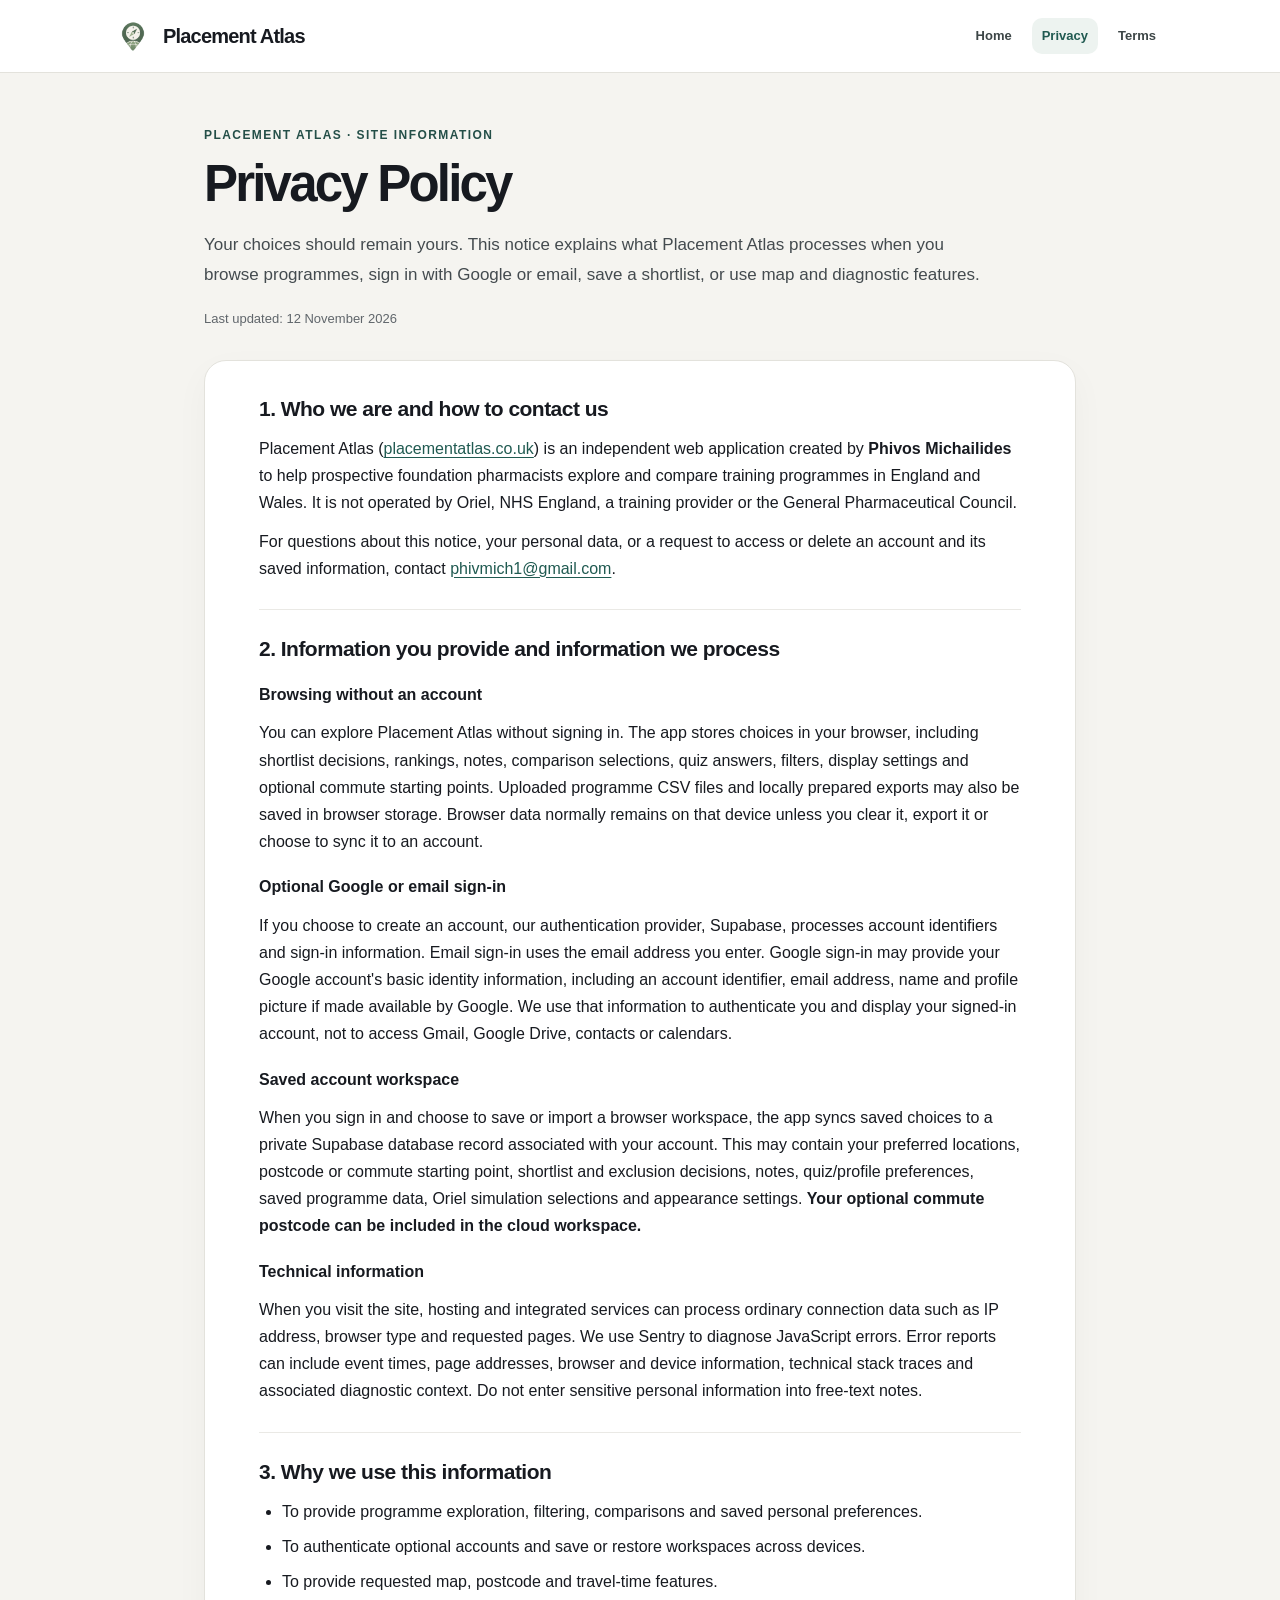
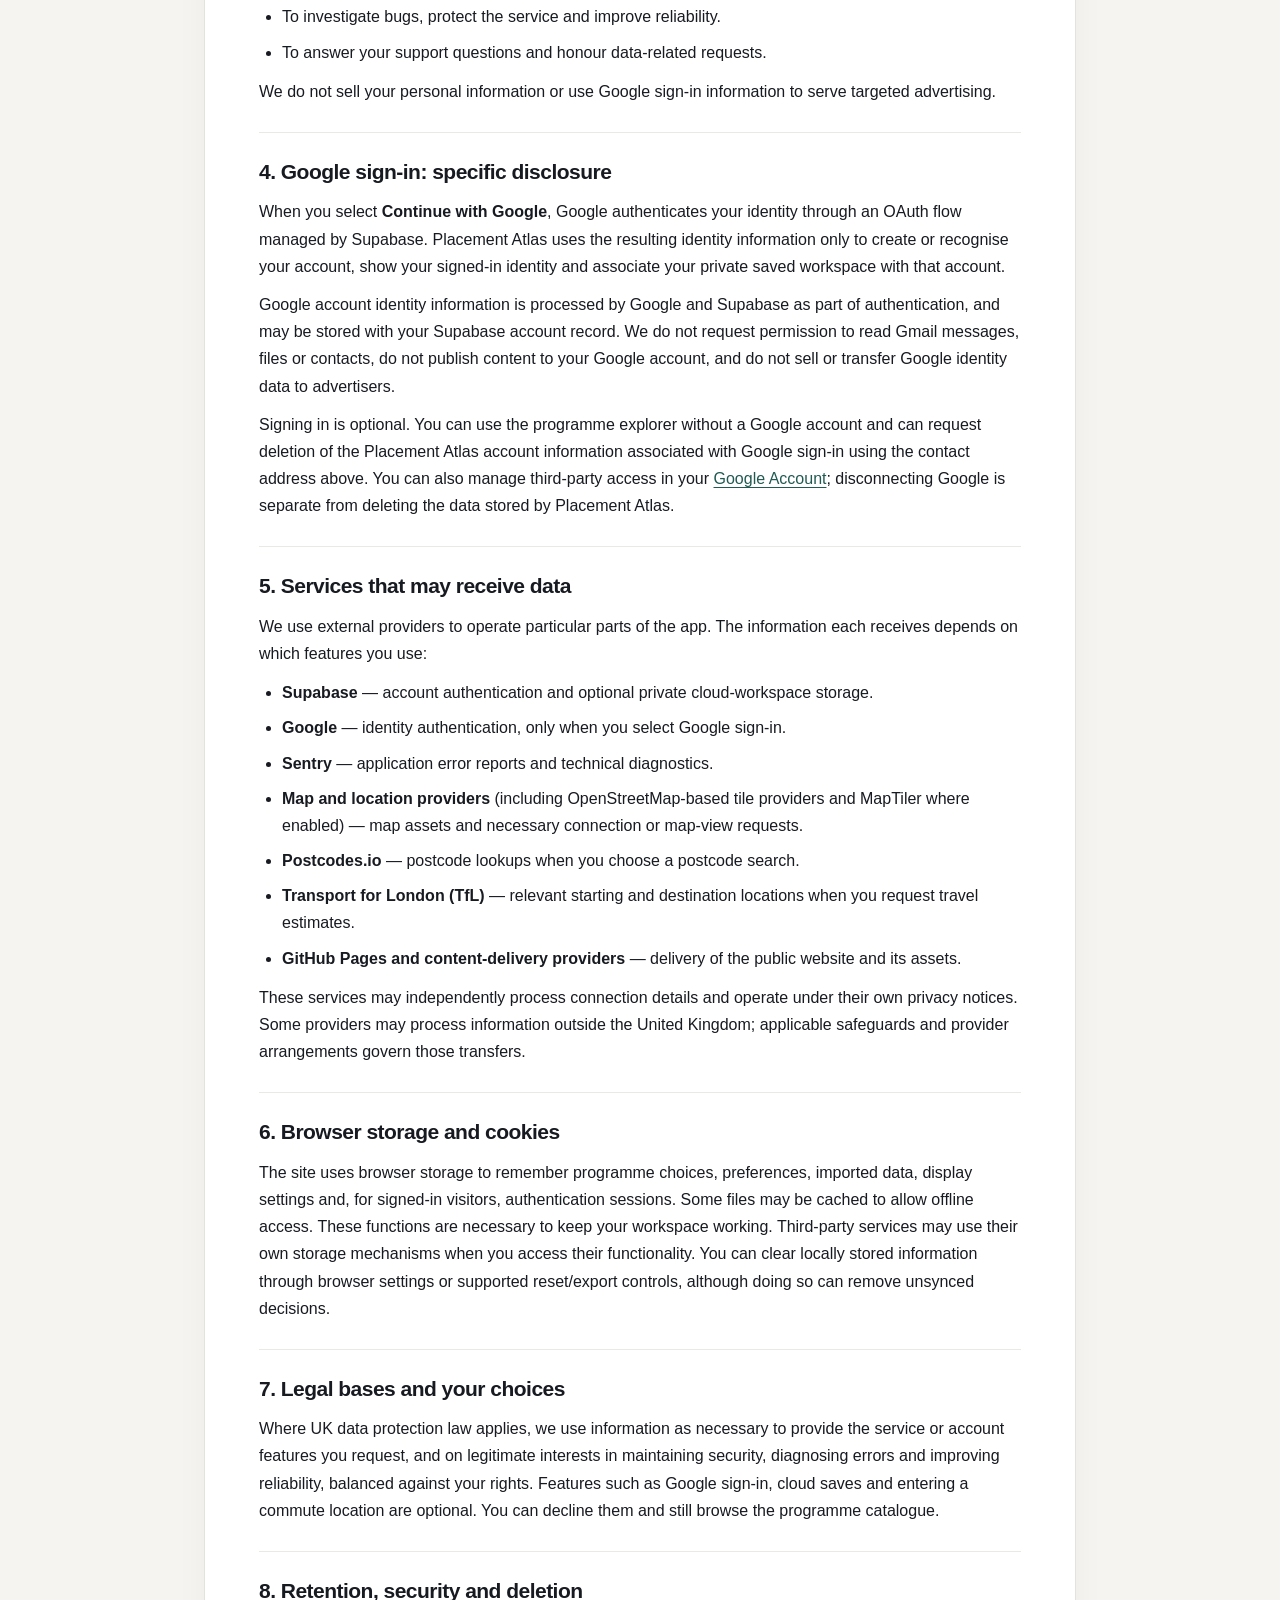
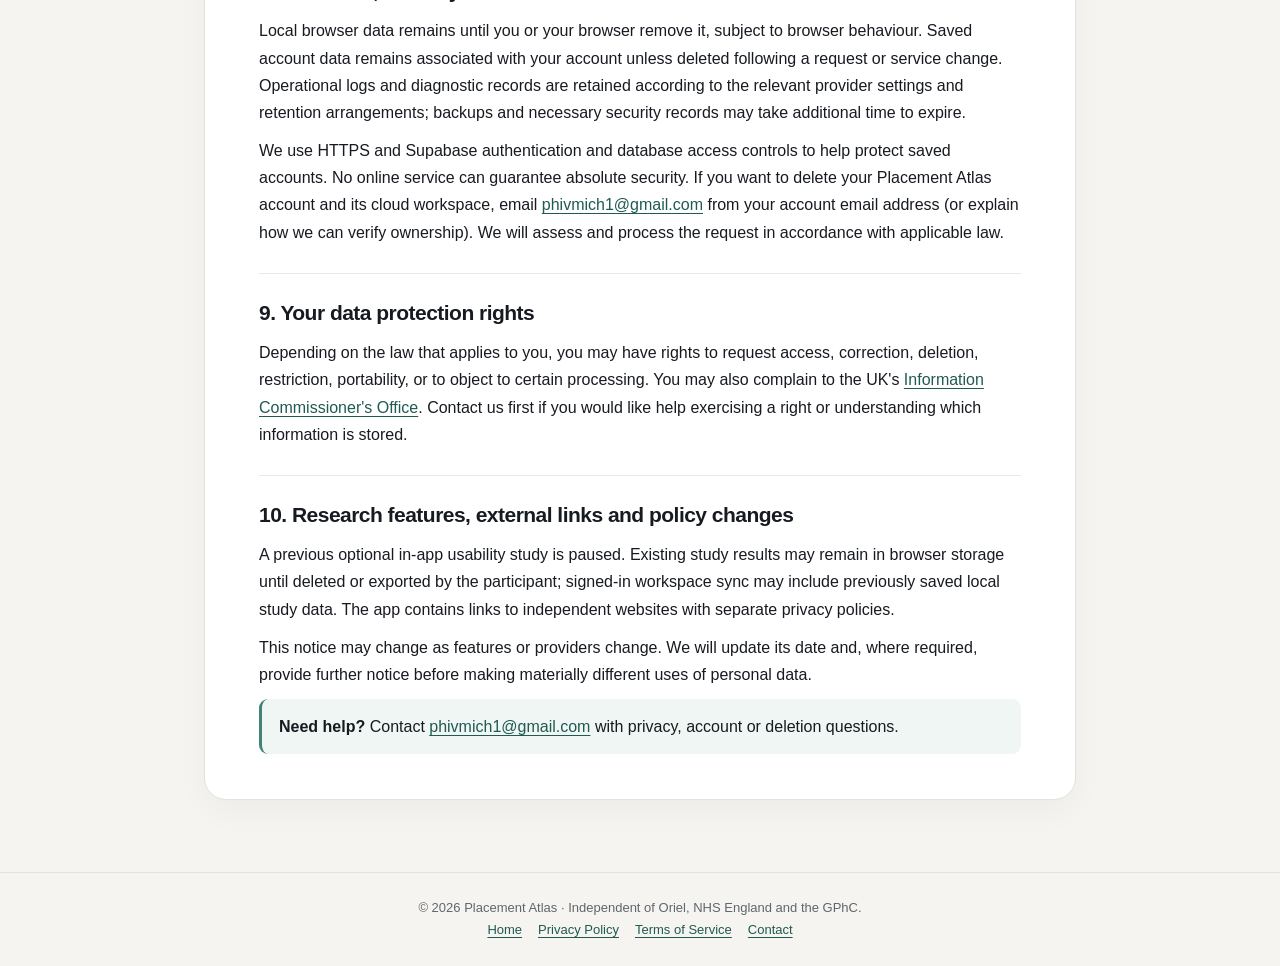
==== privacy.html @ caed40b2 "Publish Placement Atlas privacy policy for OAuth verification" ====
<!doctype html>
<html lang="en">
<head>
<meta charset="utf-8">
<meta name="viewport" content="width=device-width,initial-scale=1">
<meta name="theme-color" content="#f5f4f0">
<meta name="robots" content="index,follow">
<meta name="description" content="How Placement Atlas handles account details, Google sign-in, saved preferences, postcode searches and technical diagnostics.">
<link rel="canonical" href="https://placementatlas.co.uk/privacy.html">
<link rel="icon" type="image/svg+xml" href="/favicon.svg">
<title>Privacy Policy | Placement Atlas</title>
<style>
:root{color-scheme:light;--bg:#f5f4f0;--panel:#fff;--ink:#171a20;--muted:#60666b;--line:#e3e2dc;--accent:#244f48}
*{box-sizing:border-box}
html{scroll-behavior:smooth}
body{margin:0;background:var(--bg);color:var(--ink);font:16px/1.7 ui-sans-serif,-apple-system,BlinkMacSystemFont,"Segoe UI",Arial,sans-serif}
a{color:#205a51;text-underline-offset:3px}a:hover{text-decoration-thickness:2px}
a:focus-visible{outline:3px solid #277968;outline-offset:4px;border-radius:3px}
.skip{position:absolute;top:-60px;left:12px;padding:8px 12px;background:white;z-index:10}.skip:focus{top:12px}
header{border-bottom:1px solid var(--line);background:#fff}
.top{max-width:1100px;margin:auto;padding:17px 24px;display:flex;align-items:center;gap:16px;justify-content:space-between;flex-wrap:wrap}
.brand{display:flex;align-items:center;gap:11px;text-decoration:none;color:var(--ink);font-weight:800;letter-spacing:-.04em;font-size:20px;line-height:1.2}
.brand img{height:38px;width:38px;object-fit:contain}
nav{display:flex;gap:10px;align-items:center;flex-wrap:wrap}
nav a{padding:7px 10px;border-radius:10px;text-decoration:none;color:#3d4647;font-size:13px;font-weight:680}
nav a[aria-current="page"],nav a:hover{background:#edf3f0;color:#205a51}
main{max-width:920px;margin:0 auto;padding:52px 24px 72px}
.eyebrow{font-size:12px;font-weight:800;text-transform:uppercase;letter-spacing:.12em;color:var(--accent)}
h1{font-size:clamp(32px,6vw,51px);line-height:1.15;letter-spacing:-.055em;margin:10px 0 16px}
.intro{font-size:17px;line-height:1.75;color:#444b4f;max-width:780px}
.date{color:var(--muted);font-size:13px;margin:18px 0 30px}
article{background:var(--panel);border:1px solid var(--line);border-radius:22px;padding:34px clamp(22px,5vw,54px);box-shadow:0 12px 35px rgba(20,25,20,.035)}
section+section{border-top:1px solid #eae9e5;margin-top:27px;padding-top:25px}
h2{font-size:21px;letter-spacing:-.025em;line-height:1.35;margin:0 0 12px}
h3{font-size:16px;margin:18px 0 6px}p{margin:11px 0}ul{margin:12px 0;padding-left:23px}li{margin:8px 0}
.note{padding:14px 17px;background:#f0f6f3;border-left:3px solid #408377;border-radius:9px}
footer{border-top:1px solid var(--line);color:var(--muted);padding:24px;text-align:center;font-size:13px}footer a{margin:0 8px}
@media(max-width:640px){main{padding:33px 14px 42px}article{border-radius:16px;padding:26px 20px}.top{padding:13px 16px}.brand{font-size:18px}nav{gap:0}nav a{padding:6px 8px}}
</style>
</head>
<body>
<a href="#main" class="skip">Skip to main content</a>
<header><div class="top">
<a class="brand" href="/" aria-label="Placement Atlas homepage"><img src="/placement-atlas-compass-pin.webp" alt="" width="38" height="38">Placement Atlas</a>
<nav aria-label="Site navigation">
<a href="/">Home</a>
<a href="/privacy.html" aria-current="page">Privacy</a>
<a href="/terms.html">Terms</a>
</nav></div></header>
<main id="main">
<div class="eyebrow">Placement Atlas · Site information</div>
<h1>Privacy Policy</h1>
<p class="intro">Your choices should remain yours. This notice explains what Placement Atlas processes when you browse programmes, sign in with Google or email, save a shortlist, or use map and diagnostic features.</p>
<p class="date">Last updated: 12 November 2026</p>
<article>
<section><h2>1. Who we are and how to contact us</h2>
<p>Placement Atlas (<a href="https://placementatlas.co.uk/">placementatlas.co.uk</a>) is an independent web application created by <strong>Phivos Michailides</strong> to help prospective foundation pharmacists explore and compare training programmes in England and Wales. It is not operated by Oriel, NHS England, a training provider or the General Pharmaceutical Council.</p>
<p>For questions about this notice, your personal data, or a request to access or delete an account and its saved information, contact <a href="mailto:phivmich1@gmail.com">phivmich1@gmail.com</a>.</p></section>
<section><h2>2. Information you provide and information we process</h2>
<h3>Browsing without an account</h3><p>You can explore Placement Atlas without signing in. The app stores choices in your browser, including shortlist decisions, rankings, notes, comparison selections, quiz answers, filters, display settings and optional commute starting points. Uploaded programme CSV files and locally prepared exports may also be saved in browser storage. Browser data normally remains on that device unless you clear it, export it or choose to sync it to an account.</p>
<h3>Optional Google or email sign-in</h3><p>If you choose to create an account, our authentication provider, Supabase, processes account identifiers and sign-in information. Email sign-in uses the email address you enter. Google sign-in may provide your Google account's basic identity information, including an account identifier, email address, name and profile picture if made available by Google. We use that information to authenticate you and display your signed-in account, not to access Gmail, Google Drive, contacts or calendars.</p>
<h3>Saved account workspace</h3><p>When you sign in and choose to save or import a browser workspace, the app syncs saved choices to a private Supabase database record associated with your account. This may contain your preferred locations, postcode or commute starting point, shortlist and exclusion decisions, notes, quiz/profile preferences, saved programme data, Oriel simulation selections and appearance settings. <strong>Your optional commute postcode can be included in the cloud workspace.</strong></p>
<h3>Technical information</h3><p>When you visit the site, hosting and integrated services can process ordinary connection data such as IP address, browser type and requested pages. We use Sentry to diagnose JavaScript errors. Error reports can include event times, page addresses, browser and device information, technical stack traces and associated diagnostic context. Do not enter sensitive personal information into free-text notes.</p></section>
<section><h2>3. Why we use this information</h2>
<ul><li>To provide programme exploration, filtering, comparisons and saved personal preferences.</li><li>To authenticate optional accounts and save or restore workspaces across devices.</li><li>To provide requested map, postcode and travel-time features.</li><li>To investigate bugs, protect the service and improve reliability.</li><li>To answer your support questions and honour data-related requests.</li></ul>
<p>We do not sell your personal information or use Google sign-in information to serve targeted advertising.</p></section>
<section><h2>4. Google sign-in: specific disclosure</h2>
<p>When you select <strong>Continue with Google</strong>, Google authenticates your identity through an OAuth flow managed by Supabase. Placement Atlas uses the resulting identity information only to create or recognise your account, show your signed-in identity and associate your private saved workspace with that account.</p>
<p>Google account identity information is processed by Google and Supabase as part of authentication, and may be stored with your Supabase account record. We do not request permission to read Gmail messages, files or contacts, do not publish content to your Google account, and do not sell or transfer Google identity data to advertisers.</p>
<p>Signing in is optional. You can use the programme explorer without a Google account and can request deletion of the Placement Atlas account information associated with Google sign-in using the contact address above. You can also manage third-party access in your <a href="https://myaccount.google.com/connections" target="_blank" rel="noopener noreferrer">Google Account</a>; disconnecting Google is separate from deleting the data stored by Placement Atlas.</p></section>
<section><h2>5. Services that may receive data</h2>
<p>We use external providers to operate particular parts of the app. The information each receives depends on which features you use:</p>
<ul>
<li><strong>Supabase</strong> — account authentication and optional private cloud-workspace storage.</li>
<li><strong>Google</strong> — identity authentication, only when you select Google sign-in.</li>
<li><strong>Sentry</strong> — application error reports and technical diagnostics.</li>
<li><strong>Map and location providers</strong> (including OpenStreetMap-based tile providers and MapTiler where enabled) — map assets and necessary connection or map-view requests.</li>
<li><strong>Postcodes.io</strong> — postcode lookups when you choose a postcode search.</li>
<li><strong>Transport for London (TfL)</strong> — relevant starting and destination locations when you request travel estimates.</li>
<li><strong>GitHub Pages and content-delivery providers</strong> — delivery of the public website and its assets.</li>
</ul>
<p>These services may independently process connection details and operate under their own privacy notices. Some providers may process information outside the United Kingdom; applicable safeguards and provider arrangements govern those transfers.</p></section>
<section><h2>6. Browser storage and cookies</h2>
<p>The site uses browser storage to remember programme choices, preferences, imported data, display settings and, for signed-in visitors, authentication sessions. Some files may be cached to allow offline access. These functions are necessary to keep your workspace working. Third-party services may use their own storage mechanisms when you access their functionality. You can clear locally stored information through browser settings or supported reset/export controls, although doing so can remove unsynced decisions.</p></section>
<section><h2>7. Legal bases and your choices</h2>
<p>Where UK data protection law applies, we use information as necessary to provide the service or account features you request, and on legitimate interests in maintaining security, diagnosing errors and improving reliability, balanced against your rights. Features such as Google sign-in, cloud saves and entering a commute location are optional. You can decline them and still browse the programme catalogue.</p></section>
<section><h2>8. Retention, security and deletion</h2>
<p>Local browser data remains until you or your browser remove it, subject to browser behaviour. Saved account data remains associated with your account unless deleted following a request or service change. Operational logs and diagnostic records are retained according to the relevant provider settings and retention arrangements; backups and necessary security records may take additional time to expire.</p>
<p>We use HTTPS and Supabase authentication and database access controls to help protect saved accounts. No online service can guarantee absolute security. If you want to delete your Placement Atlas account and its cloud workspace, email <a href="mailto:phivmich1@gmail.com">phivmich1@gmail.com</a> from your account email address (or explain how we can verify ownership). We will assess and process the request in accordance with applicable law.</p></section>
<section><h2>9. Your data protection rights</h2>
<p>Depending on the law that applies to you, you may have rights to request access, correction, deletion, restriction, portability, or to object to certain processing. You may also complain to the UK's <a href="https://ico.org.uk/make-a-complaint/" target="_blank" rel="noopener noreferrer">Information Commissioner's Office</a>. Contact us first if you would like help exercising a right or understanding which information is stored.</p></section>
<section><h2>10. Research features, external links and policy changes</h2>
<p>A previous optional in-app usability study is paused. Existing study results may remain in browser storage until deleted or exported by the participant; signed-in workspace sync may include previously saved local study data. The app contains links to independent websites with separate privacy policies.</p>
<p>This notice may change as features or providers change. We will update its date and, where required, provide further notice before making materially different uses of personal data.</p>
<p class="note"><strong>Need help?</strong> Contact <a href="mailto:phivmich1@gmail.com">phivmich1@gmail.com</a> with privacy, account or deletion questions.</p></section>
</article>
</main>
<footer>© 2026 Placement Atlas · Independent of Oriel, NHS England and the GPhC.<div><a href="/">Home</a><a href="/privacy.html">Privacy Policy</a><a href="/terms.html">Terms of Service</a><a href="mailto:phivmich1@gmail.com">Contact</a></div></footer>
</body>
</html>
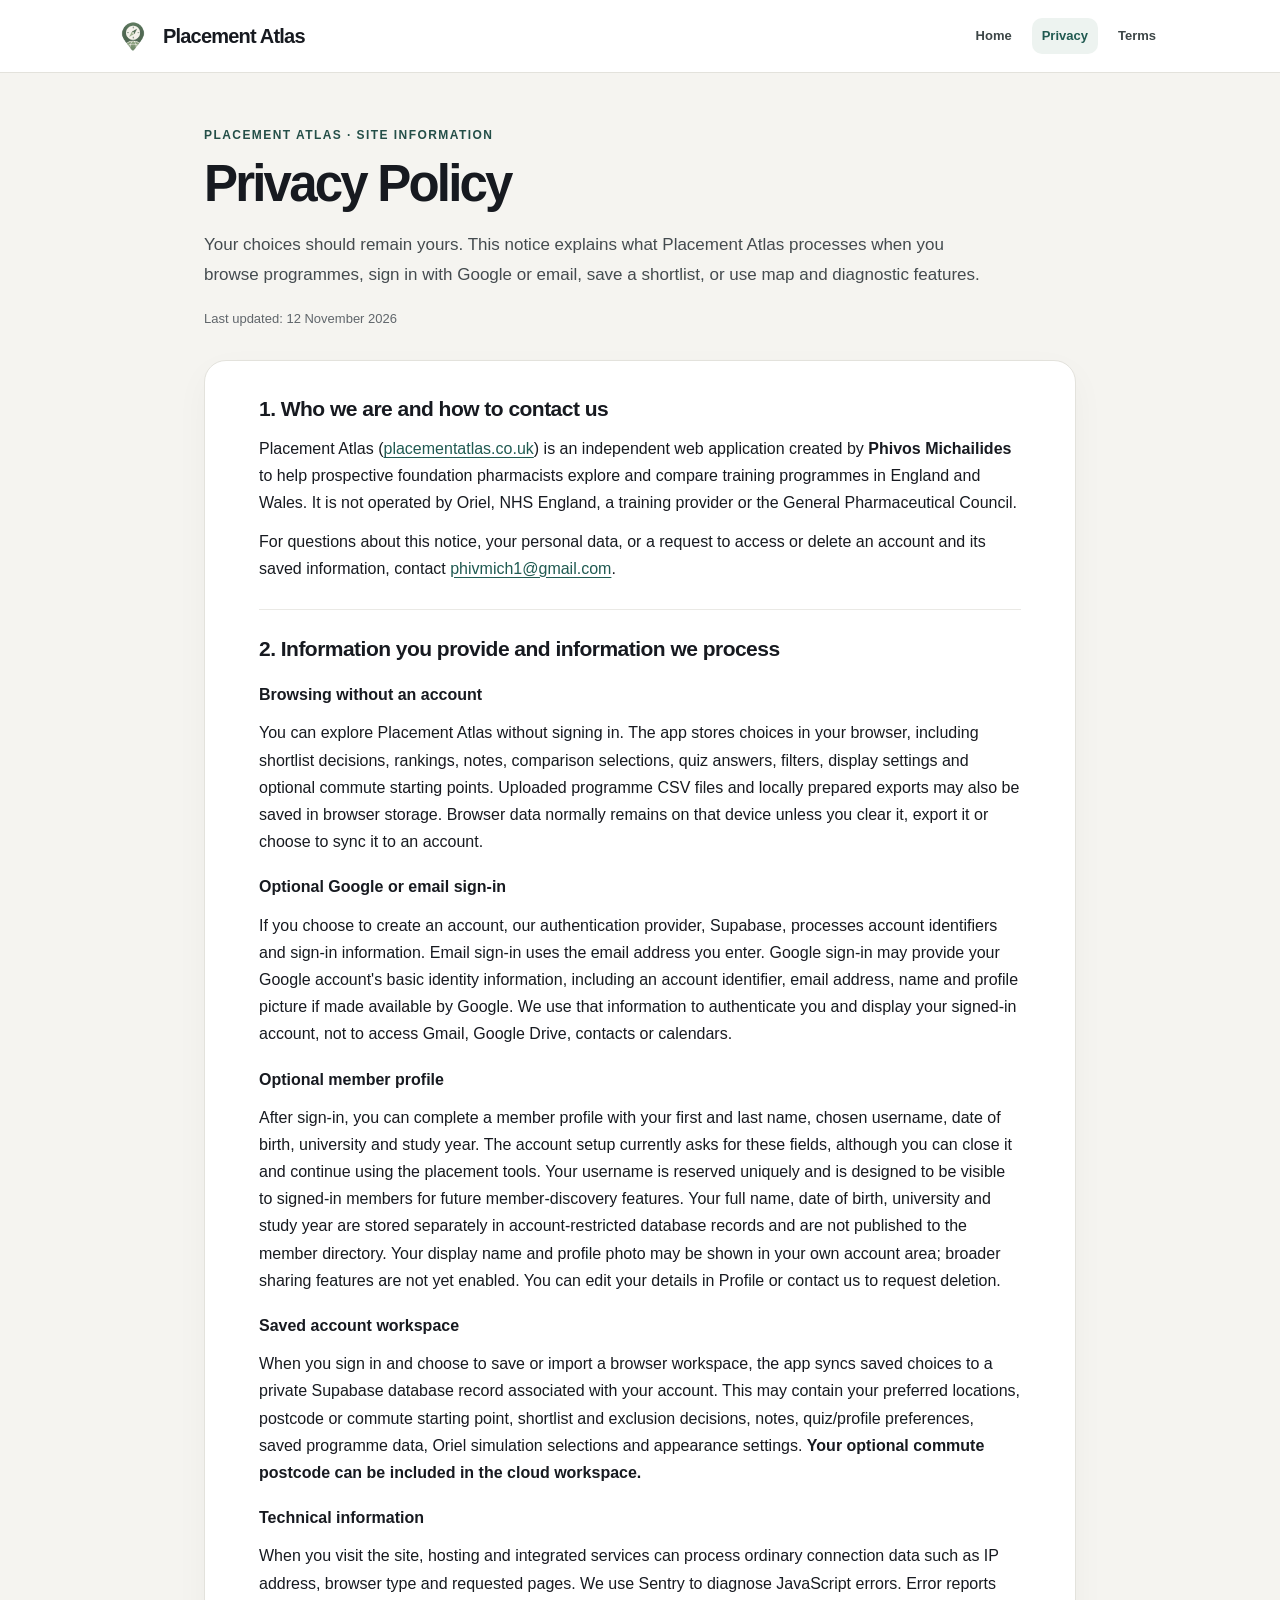
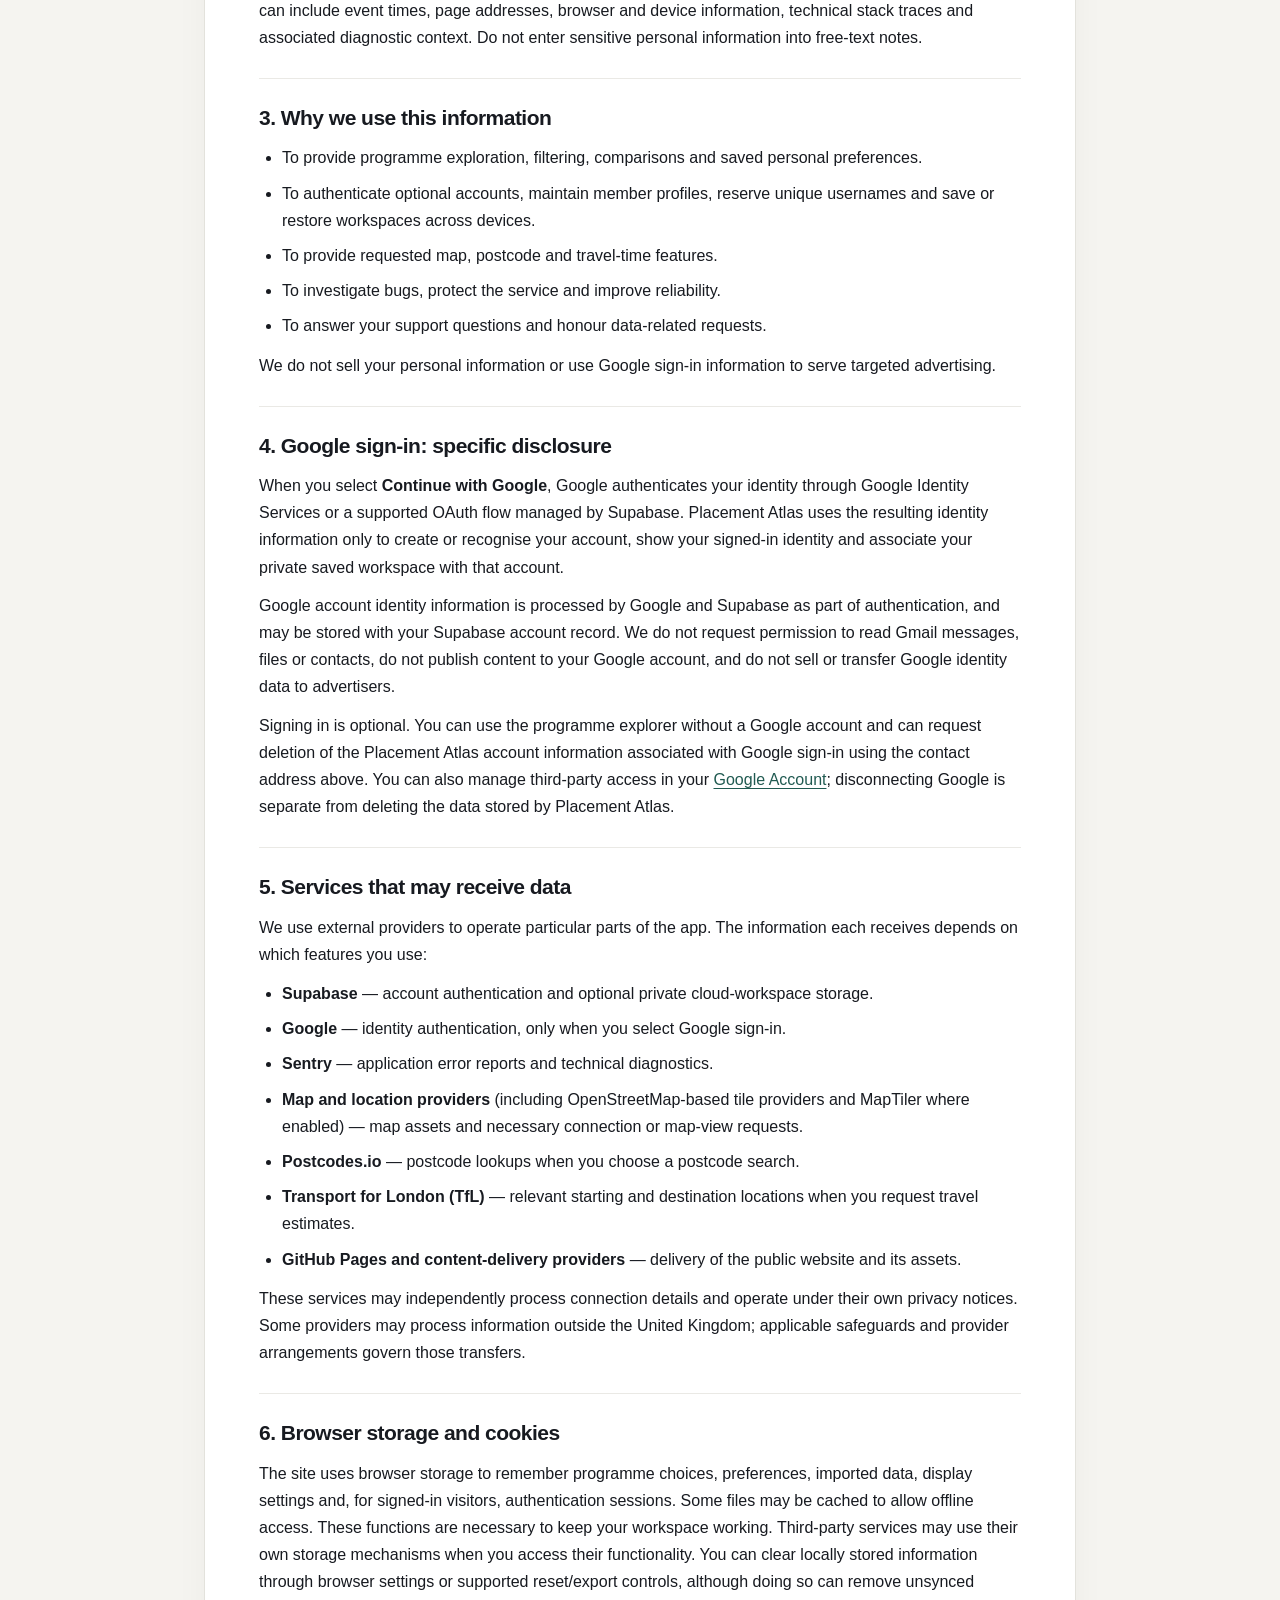
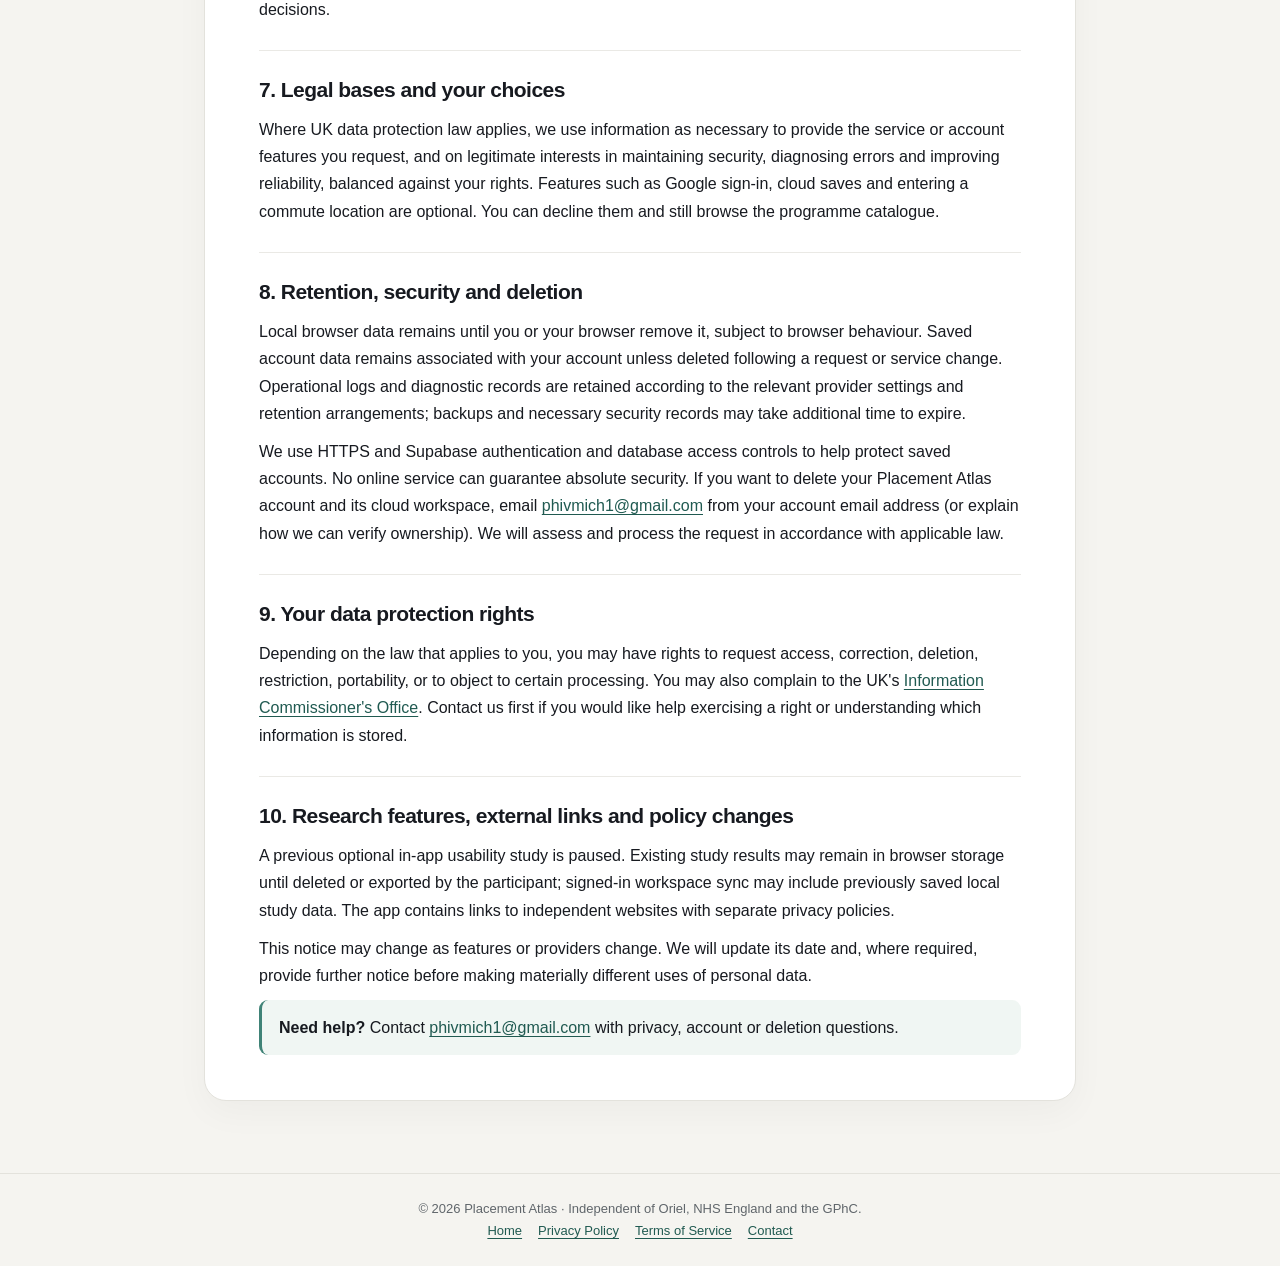
==== commit 018d60db: "Disclose member handles and private profile data in privacy notice" ====
--- a/privacy.html
+++ b/privacy.html
@@ -59,13 +59,14 @@
 <section><h2>2. Information you provide and information we process</h2>
 <h3>Browsing without an account</h3><p>You can explore Placement Atlas without signing in. The app stores choices in your browser, including shortlist decisions, rankings, notes, comparison selections, quiz answers, filters, display settings and optional commute starting points. Uploaded programme CSV files and locally prepared exports may also be saved in browser storage. Browser data normally remains on that device unless you clear it, export it or choose to sync it to an account.</p>
 <h3>Optional Google or email sign-in</h3><p>If you choose to create an account, our authentication provider, Supabase, processes account identifiers and sign-in information. Email sign-in uses the email address you enter. Google sign-in may provide your Google account's basic identity information, including an account identifier, email address, name and profile picture if made available by Google. We use that information to authenticate you and display your signed-in account, not to access Gmail, Google Drive, contacts or calendars.</p>
+<h3>Optional member profile</h3><p>After sign-in, you can complete a member profile with your first and last name, chosen username, date of birth, university and study year. The account setup currently asks for these fields, although you can close it and continue using the placement tools. Your username is reserved uniquely and is designed to be visible to signed-in members for future member-discovery features. Your full name, date of birth, university and study year are stored separately in account-restricted database records and are not published to the member directory. Your display name and profile photo may be shown in your own account area; broader sharing features are not yet enabled. You can edit your details in Profile or contact us to request deletion.</p>
 <h3>Saved account workspace</h3><p>When you sign in and choose to save or import a browser workspace, the app syncs saved choices to a private Supabase database record associated with your account. This may contain your preferred locations, postcode or commute starting point, shortlist and exclusion decisions, notes, quiz/profile preferences, saved programme data, Oriel simulation selections and appearance settings. <strong>Your optional commute postcode can be included in the cloud workspace.</strong></p>
 <h3>Technical information</h3><p>When you visit the site, hosting and integrated services can process ordinary connection data such as IP address, browser type and requested pages. We use Sentry to diagnose JavaScript errors. Error reports can include event times, page addresses, browser and device information, technical stack traces and associated diagnostic context. Do not enter sensitive personal information into free-text notes.</p></section>
 <section><h2>3. Why we use this information</h2>
-<ul><li>To provide programme exploration, filtering, comparisons and saved personal preferences.</li><li>To authenticate optional accounts and save or restore workspaces across devices.</li><li>To provide requested map, postcode and travel-time features.</li><li>To investigate bugs, protect the service and improve reliability.</li><li>To answer your support questions and honour data-related requests.</li></ul>
+<ul><li>To provide programme exploration, filtering, comparisons and saved personal preferences.</li><li>To authenticate optional accounts, maintain member profiles, reserve unique usernames and save or restore workspaces across devices.</li><li>To provide requested map, postcode and travel-time features.</li><li>To investigate bugs, protect the service and improve reliability.</li><li>To answer your support questions and honour data-related requests.</li></ul>
 <p>We do not sell your personal information or use Google sign-in information to serve targeted advertising.</p></section>
 <section><h2>4. Google sign-in: specific disclosure</h2>
-<p>When you select <strong>Continue with Google</strong>, Google authenticates your identity through an OAuth flow managed by Supabase. Placement Atlas uses the resulting identity information only to create or recognise your account, show your signed-in identity and associate your private saved workspace with that account.</p>
+<p>When you select <strong>Continue with Google</strong>, Google authenticates your identity through Google Identity Services or a supported OAuth flow managed by Supabase. Placement Atlas uses the resulting identity information only to create or recognise your account, show your signed-in identity and associate your private saved workspace with that account.</p>
 <p>Google account identity information is processed by Google and Supabase as part of authentication, and may be stored with your Supabase account record. We do not request permission to read Gmail messages, files or contacts, do not publish content to your Google account, and do not sell or transfer Google identity data to advertisers.</p>
 <p>Signing in is optional. You can use the programme explorer without a Google account and can request deletion of the Placement Atlas account information associated with Google sign-in using the contact address above. You can also manage third-party access in your <a href="https://myaccount.google.com/connections" target="_blank" rel="noopener noreferrer">Google Account</a>; disconnecting Google is separate from deleting the data stored by Placement Atlas.</p></section>
 <section><h2>5. Services that may receive data</h2>
